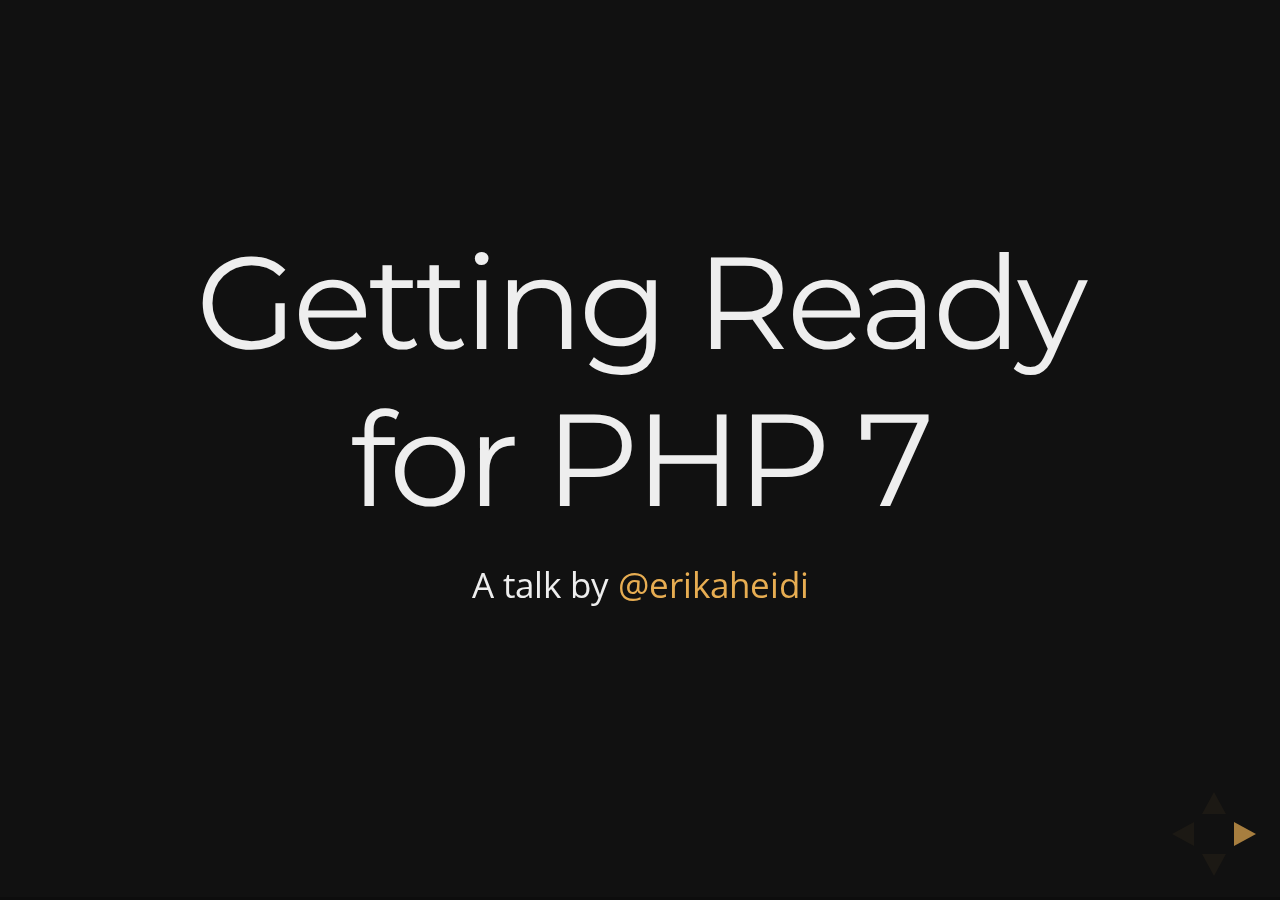
==== php7/index.html @ 58b917d3 "added php7 slides" ====
<!doctype html>
<html lang="en">

	<head>
		<meta charset="utf-8">

		<title>Getting Ready for PHP 7</title>

		<meta name="description" content="Talk about PHP 7">
		<meta name="author" content="@erikaheidi">

		<meta name="apple-mobile-web-app-capable" content="yes" />
		<meta name="apple-mobile-web-app-status-bar-style" content="black-translucent" />

		<meta name="viewport" content="width=device-width, initial-scale=1.0, maximum-scale=1.0, user-scalable=no, minimal-ui">

		<link rel="stylesheet" href="css/reveal.css">
		<link rel="stylesheet" href="css/theme/night.css" id="theme">
		<link rel="stylesheet" href="css/custom.css">

		<!-- Code syntax highlighting -->
		<link rel="stylesheet" href="lib/css/zenburn.css">

		<!-- Printing and PDF exports -->
		<script>
			var link = document.createElement( 'link' );
			link.rel = 'stylesheet';
			link.type = 'text/css';
			link.href = window.location.search.match( /print-pdf/gi ) ? 'css/print/pdf.css' : 'css/print/paper.css';
			document.getElementsByTagName( 'head' )[0].appendChild( link );
		</script>

		<!--[if lt IE 9]>
		<script src="lib/js/html5shiv.js"></script>
		<![endif]-->
	</head>

	<body>

		<div class="reveal">

			<!-- Any section element inside of this container is displayed as a slide -->
			<div class="slides">
				<section>
					<h1>Getting Ready<br/>for PHP 7</h1>
					<p>
						A talk by <a href="http://twitter.com/erikaheidi">@erikaheidi</a>
					</p>
				</section>

                <section data-background="images/disclaimer.png" data-background-size="400px">

                </section>

                <section>
                    <h2>Wait...</h2>
                    <img src="images/waitwhat.gif">
                    <p>What Happened to PHP 6?</p>
                </section>

                <section>
                    <h2>TL;DR</h2>
                    <ul>
                        <li>Bad decisions about Unicode</li>
                        <li>People got burned out</li>
                        <li><strong>7</strong> was chosen to avoid confusion</li>
                    </ul>
                </section>

                <section>
                    <h2>Why Updating</h2>
                    <ul>
                        <li class="fragment">Bux Fixes</li>
                        <li class="fragment">New Features</li>
                        <li class="fragment">Bla Bla Boring...</li>
                        <li class="fragment"><strong>Your code will run twice as fast!</strong></li>
                    </ul>

                </section>

                <section data-background="images/keanu.gif">
                    <p>

                    </p>
                </section>

                <section>
                    <h2>Just a WP Benchmark</h2>
                    <img src="images/php7_graph.jpg">
                    <p>More <a href="http://talks.php.net/oz15#/wpbench">here</a> </p>
                </section>

                <section>
                    <h2>Did I get your attention now?</h2>
                    <p>Now let's talk about BC breaks, or...</p>
                </section>
                <section>
                    <p>
                        <img src="images/whatcould.jpg">
                    </p>

                    <h2>What cold possibly go wrong?</h2>
                </section>

                <section>
                    <h2>BC Breaks: Summary</h2>
                    <ul>
                        <li><a href="https://wiki.php.net/rfc/remove_deprecated_functionality_in_php7">Deprecated Items Removed</a></li>
                        <li><a href="https://wiki.php.net/rfc/uniform_variable_syntax">Uniform Variable Syntax</a></li>
                        <li><a href="https://wiki.php.net/rfc/switch.default.multiple">Fatal Error on multiple "default" clauses</a></li>
                        <li><a href="https://wiki.php.net/rfc/engine_exceptions_for_php7">Engine Exceptions</a></li>
                    </ul>
                </section>

                <section>
                    <h2><span style="text-decoration: line-through">Ancient</span> tags not recognized anymore</h2>
                        <ul>
                            <li class="fragment">ASP-style tags ( <strong><%, <%= etc</strong>)</li>
                            <li class="fragment">Script-style tags ( <strong>&lt;script language="php"&gt;</strong> )</li>
                        </ul>
                </section>

                <section>
                    <h2>Extension removed: ereg</h2>
                    <ul>
                        <li>ereg_* functions
                            <ul>
                                <li class="fragment">Deprecated since PHP 5.3</li>
                                <li class="fragment">Use the <strong>PCRE</strong> extension instead (preg_*)</li>
                            </ul>
                        </li>
                    </ul>
                </section>

                <section>
                    <h2>Extension removed: mysql</h2>
                    <ul>
                        <li>mysql_* functions
                            <ul>
                                <li class="fragment">Deprecated since PHP 5.5</li>
                                <li class="fragment">Use the <strong>mysqli</strong> extension instead (mysqli_*)</li>
                            </ul>
                        </li>
                    </ul>
                </section>

                <section>
                    <h2>Other stuff removed</h2>
                    <ul>
                        <li>split() (use explode())</li>
                    </ul>
                </section>

                <section>
                    <h2>Uniform Variable Syntax</h2>
                </section>

                <section>
                    <h2>$person->$property['name']</h2>

                    <div class="fragment">
                        <h3>PHP 5.6</h3>
                        <p>$person->{$property['name']}</p>
                    </div>

                    <div class="fragment">
                        <h3>PHP 7</h3>
                        <p>{$person->$property}['name']</p>
                    </div>
                </section>

                <section>
                    <pre><code>&lt;?php

class Person
{
    public $name = 'Erika';
    public $job = 'Developer Advocate';
}

$person = new Person();
$property = [ 'first' => 'name', 'second' => 'info' ];
echo "\nMy name is " . $person->$property['first'] . "\n\n";</code></pre>

                    <div class="fragment">
                        <h3>PHP 5.6</h3>
                        <p>$person->{$property['first']}</p>
                        <pre><code>My name is Erika</code></pre>
                    </div>

                    <div class="fragment">
                        <h3>PHP 7</h3>
                        <p>{$person->$property}['first']</p>
                        <pre><code>Notice: Array to string conversion in /tests/uniform_variables01.php on line 11

Notice: Undefined property: Person::$Array in /tests/uniform_variables01.php on line 11

My name is </code></pre>
                    </div>
                </section>

                <section>
                    <h2>This is all possible now</h2>
                    <pre><code>
$foo()['bar']()
$foo['bar']::$baz
$foo::$bar::$baz
$foo->bar()::baz()
Foo::bar()()
                    </code></pre>
                    <p>We're gonna miss you, T_PAAMAYIM_NEKUDOTAYIM</p>
                </section>

                <section>
                    <h2>Fatal Error on Multiple "default" clauses</h2>

                </section>

                <section>
                    <pre><code>&lt;?php

switch ('a') {
    default:
        echo "Sammy ate my dinner";

    default:
        echo "Sammy drank my beer";
}</code></pre>
                    <div class="fragment">
                    <h3>PHP 5.6</h3>
                        <pre><code>Sammy drank my beer
                        </code></pre>
                    </div>
                    <div class="fragment">
                        <h3>PHP 7</h3>
                        <pre><code>Fatal error: Switch statements may only contain one default clause in /tests/switch.php on line 7
                        </code></pre>
                    </div>
                </section>

                <section>
                    <h2>Engine Exceptions</h2>
                </section>

                <section>
                    <pre><code>&lt;?php
set_error_handler(function ($code, $message) {
   echo "ERROR $code: " . $message . "\n\n";
});

function a(ArrayObject $b){
   return $b;
}

a("test");

echo "Hello World";</code></pre>

                    <div class="fragment">
                    <h3>PHP 5.6</h3>
                        <pre><code>ERROR 4096: Argument 1 passed to a() must be an instance of ArrayObject, string given, called in /data/Projects/php7dev/tests/test04.php on line 12 and defined(...)

Hello World</code></pre>
                    </div>

                    <div class="fragment">
                    <h3>PHP 7</h3>
                        <pre><code>Fatal error: Uncaught TypeError: Argument 1 passed to a() must be an instance of ArrayObject, string given, called in /vagrant/tests/test04.php on line 12 and defined in /vagrant/tests/test04.php:7
Stack trace:
#0 /vagrant/tests/test04.php(12): a('test')
#1 {main}
thrown in /vagrant/tests/test04.php on line 7</code></pre>
                        </div>
                </section>

                <section>
                    <h2>New Exception Hierarchy</h2>
                    <ul>
                        <li>Throwable interface <ul>
                            <li>Exception implements Throwable<ul>
                                <li>ErrorException extends Exception</li>
                                <li>RuntimeException extends Exception</li>
                            </ul></li>
                            <li>Error implements Throwable <ul>
                                <li>TypeError extends Error</li>
                                <li>ParseError extends Error</li>
                                <li>AssertionError extends Error</li>
                            </ul></li>
                            </ul>
                        </li>
                    </ul>
                </section>
                <section>
                    <h2>That's About it!</h2>
                    <p>Now, moving on to the FUN part!</p>
                    <img src="images/excited.gif">
                </section>

                <section>
                    <h2>Exciting New Features</h2>
                    <p>For the everyday developer</p>
                    <ul>
                        <li><a href="https://wiki.php.net/rfc/combined-comparison-operator">Combined Comparison (spaceship) Operator</a></li>
                        <li><a href="https://wiki.php.net/rfc/isset_ternary">Null Coalesce Operator</a></li>
                        <li><a href="https://wiki.php.net/rfc/scalar_type_hints_v5">Scalar Type Hints</a></li>
                        <li><a href="https://wiki.php.net/rfc/return_types">Return Type Hints</a></li>
                    </ul>
                </section>

                <section>
                    <h2>Combined Comparison: <strong><=></strong></h2>
                    <p>Or, <strong>spaceship</strong> operator</p>
                    <div class="fragment">
                        <pre><code>$a = $b <=> $c;
                        </code></pre>
                    </div>

                    <div class="fragment">
                        <h3>same as:</h3>
                        <pre><code>$a = ($b < $c) ? -1 : (($b > $c) ? 1 : 0);
                        </code></pre>
                    </div>
                </section>

                <section>
                    <h2>Null Coalesce: <strong>??</strong></h2>
                    <p>"ifsetor"</p>
                    <div class="fragment">
                        <pre><code>$a = $b ?? "default";
                        </code></pre>
                    </div>

                    <div class="fragment">
                        <h3>same as:</h3>
                        <pre><code>$a = isset($b) ? $b : "default";
                        </code></pre>
                    </div>

                </section>

                <section>
                    <h2>Scalar Type Hints</h2>

                    <pre><code>&lt;?php

function double(int $value)
{
   return 2 * $value;
}

$a = double("5");
var_dump($a);</code></pre>
                    <div class="fragment">
                    <p>Output</p>
    <pre>
        <code>int(10)</code>
    </pre></div>
                </section>


                <section>
                    <h2>Scalar Type Hints</h2>
                    <p>Strict Mode</p>
                    <pre><code>&lt;?php
                        
declare(strict_types = 1);

function double(int $value)
{
    return 2 * $value;
}

$a = double("5");
var_dump($a);</code></pre>
                    <div class="fragment">
                    <p>Output</p>
    <pre>
        <code>Fatal error: Uncaught TypeError: Argument 1 passed to double() must be of the type integer, string given, called in /tests/scalartypes_strict.php on line 9 and defined in /tests/scalartypes_strict.php:4
Stack trace:
#0 /tests/scalartypes_strict.php(9): double('5')
#1 {main}
thrown in /tests/scalartypes_strict.php on line 4</code>
    </pre></div>
                </section>

                <section>
                    <h2>Return Type Hints</h2>

                    <pre>
                        <code>&lt;?php

function a() : bool
{
    return 1;
}

var_dump(a());
</code>
                    </pre>
                    <div class="fragment">
                    <p>Output</p>
    <pre>
        <code>bool(true)</code>
    </pre></div>
                </section>


                <section>
                    <h2>Return Type Hints</h2>
                    <p>Strict Mode</p>
                    <pre>
                        <code>&lt;?php
declare(strict_types = 1);

function a() : bool
{
    return 1;
}

var_dump(a());
                        </code>
                    </pre>
                    <div class="fragment">
                    <p>Output</p>
    <pre>
        <code>Fatal error: Uncaught TypeError: Return value of a() must be of the type boolean, integer returned in /tests/returntypes_strict.php on line 6 in /tests/returntypes_strict.php:6
Stack trace:
#0 /tests/returntypes_strict.php(9): a()
#1 {main}
thrown in /tests/returntypes_strict.php on line 6</code>
    </pre></div>

                </section>

                <section>
                    <h2>What Now?</h2>
                    <ul>
                        <li class="fragment"><a href="https://wiki.php.net/rfc/php7timeline">PHP 7 Timeline</a></li>
                        <li class="fragment"><a href="https://wiki.php.net/rfc#php_70">All PHP 7 changes and new features</a></li>
                        <li class="fragment"><a href="https://github.com/rlerdorf/php7dev">PHP 7 Vagrant VM by Rasmus</a></li>
                    </ul>
                </section>

                <section>
                    <h2>Thanks!</h2>
                    <p>@erikaheidi | erika@do.co </p>
                </section>
			</div>

		</div>

		<script src="lib/js/head.min.js"></script>
		<script src="js/reveal.js"></script>

		<script>

			// Full list of configuration options available at:
			// https://github.com/hakimel/reveal.js#configuration
			Reveal.initialize({
				controls: true,
				progress: true,
				history: true,
				center: true,

				transition: 'slide', // none/fade/slide/convex/concave/zoom

				// Optional reveal.js plugins
				dependencies: [
					{ src: 'lib/js/classList.js', condition: function() { return !document.body.classList; } },
					{ src: 'plugin/markdown/marked.js', condition: function() { return !!document.querySelector( '[data-markdown]' ); } },
					{ src: 'plugin/markdown/markdown.js', condition: function() { return !!document.querySelector( '[data-markdown]' ); } },
					{ src: 'plugin/highlight/highlight.js', async: true, condition: function() { return !!document.querySelector( 'pre code' ); }, callback: function() { hljs.initHighlightingOnLoad(); } },
					{ src: 'plugin/zoom-js/zoom.js', async: true },
					{ src: 'plugin/notes/notes.js', async: true }
				]
			});

		</script>

	</body>
</html>
---- php7/css/reveal.css ----
/*!
 * reveal.js
 * http://lab.hakim.se/reveal-js
 * MIT licensed
 *
 * Copyright (C) 2015 Hakim El Hattab, http://hakim.se
 */
/*********************************************
 * RESET STYLES
 *********************************************/
html, body, .reveal div, .reveal span, .reveal applet, .reveal object, .reveal iframe, .reveal h1, .reveal h2, .reveal h3, .reveal h4, .reveal h5, .reveal h6, .reveal p, .reveal blockquote, .reveal pre, .reveal a, .reveal abbr, .reveal acronym, .reveal address, .reveal big, .reveal cite, .reveal code, .reveal del, .reveal dfn, .reveal em, .reveal img, .reveal ins, .reveal kbd, .reveal q, .reveal s, .reveal samp, .reveal small, .reveal strike, .reveal strong, .reveal sub, .reveal sup, .reveal tt, .reveal var, .reveal b, .reveal u, .reveal center, .reveal dl, .reveal dt, .reveal dd, .reveal ol, .reveal ul, .reveal li, .reveal fieldset, .reveal form, .reveal label, .reveal legend, .reveal table, .reveal caption, .reveal tbody, .reveal tfoot, .reveal thead, .reveal tr, .reveal th, .reveal td, .reveal article, .reveal aside, .reveal canvas, .reveal details, .reveal embed, .reveal figure, .reveal figcaption, .reveal footer, .reveal header, .reveal hgroup, .reveal menu, .reveal nav, .reveal output, .reveal ruby, .reveal section, .reveal summary, .reveal time, .reveal mark, .reveal audio, video {
  margin: 0;
  padding: 0;
  border: 0;
  font-size: 100%;
  font: inherit;
  vertical-align: baseline; }

.reveal article, .reveal aside, .reveal details, .reveal figcaption, .reveal figure, .reveal footer, .reveal header, .reveal hgroup, .reveal menu, .reveal nav, .reveal section {
  display: block; }

/*********************************************
 * GLOBAL STYLES
 *********************************************/
html, body {
  width: 100%;
  height: 100%;
  overflow: hidden; }

body {
  position: relative;
  line-height: 1;
  background-color: #fff;
  color: #000; }

/*********************************************
 * VIEW FRAGMENTS
 *********************************************/
.reveal .slides section .fragment {
  opacity: 0;
  visibility: hidden;
  -webkit-transition: all 0.2s ease;
          transition: all 0.2s ease; }
  .reveal .slides section .fragment.visible {
    opacity: 1;
    visibility: visible; }

.reveal .slides section .fragment.grow {
  opacity: 1;
  visibility: visible; }
  .reveal .slides section .fragment.grow.visible {
    -webkit-transform: scale(1.3);
        -ms-transform: scale(1.3);
            transform: scale(1.3); }

.reveal .slides section .fragment.shrink {
  opacity: 1;
  visibility: visible; }
  .reveal .slides section .fragment.shrink.visible {
    -webkit-transform: scale(0.7);
        -ms-transform: scale(0.7);
            transform: scale(0.7); }

.reveal .slides section .fragment.zoom-in {
  -webkit-transform: scale(0.1);
      -ms-transform: scale(0.1);
          transform: scale(0.1); }
  .reveal .slides section .fragment.zoom-in.visible {
    -webkit-transform: none;
        -ms-transform: none;
            transform: none; }

.reveal .slides section .fragment.fade-out {
  opacity: 1;
  visibility: visible; }
  .reveal .slides section .fragment.fade-out.visible {
    opacity: 0;
    visibility: hidden; }

.reveal .slides section .fragment.semi-fade-out {
  opacity: 1;
  visibility: visible; }
  .reveal .slides section .fragment.semi-fade-out.visible {
    opacity: 0.5;
    visibility: visible; }

.reveal .slides section .fragment.strike {
  opacity: 1; }
  .reveal .slides section .fragment.strike.visible {
    text-decoration: line-through; }

.reveal .slides section .fragment.current-visible {
  opacity: 0;
  visibility: hidden; }
  .reveal .slides section .fragment.current-visible.current-fragment {
    opacity: 1;
    visibility: visible; }

.reveal .slides section .fragment.highlight-red, .reveal .slides section .fragment.highlight-current-red, .reveal .slides section .fragment.highlight-green, .reveal .slides section .fragment.highlight-current-green, .reveal .slides section .fragment.highlight-blue, .reveal .slides section .fragment.highlight-current-blue {
  opacity: 1;
  visibility: visible; }

.reveal .slides section .fragment.highlight-red.visible {
  color: #ff2c2d; }

.reveal .slides section .fragment.highlight-green.visible {
  color: #17ff2e; }

.reveal .slides section .fragment.highlight-blue.visible {
  color: #1b91ff; }

.reveal .slides section .fragment.highlight-current-red.current-fragment {
  color: #ff2c2d; }

.reveal .slides section .fragment.highlight-current-green.current-fragment {
  color: #17ff2e; }

.reveal .slides section .fragment.highlight-current-blue.current-fragment {
  color: #1b91ff; }

/*********************************************
 * DEFAULT ELEMENT STYLES
 *********************************************/
/* Fixes issue in Chrome where italic fonts did not appear when printing to PDF */
.reveal:after {
  content: '';
  font-style: italic; }

.reveal iframe {
  z-index: 1; }

/** Prevents layering issues in certain browser/transition combinations */
.reveal a {
  position: relative; }

.reveal .stretch {
  max-width: none;
  max-height: none; }

.reveal pre.stretch code {
  height: 100%;
  max-height: 100%;
  -moz-box-sizing: border-box;
       box-sizing: border-box; }

/*********************************************
 * CONTROLS
 *********************************************/
.reveal .controls {
  display: none;
  position: fixed;
  width: 110px;
  height: 110px;
  z-index: 30;
  right: 10px;
  bottom: 10px;
  -webkit-user-select: none; }

.reveal .controls div {
  position: absolute;
  opacity: 0.05;
  width: 0;
  height: 0;
  border: 12px solid transparent;
  -webkit-transform: scale(0.9999);
      -ms-transform: scale(0.9999);
          transform: scale(0.9999);
  -webkit-transition: all 0.2s ease;
          transition: all 0.2s ease;
  -webkit-tap-highlight-color: rgba(0, 0, 0, 0); }

.reveal .controls div.enabled {
  opacity: 0.7;
  cursor: pointer; }

.reveal .controls div.enabled:active {
  margin-top: 1px; }

.reveal .controls div.navigate-left {
  top: 42px;
  border-right-width: 22px;
  border-right-color: #000; }

.reveal .controls div.navigate-left.fragmented {
  opacity: 0.3; }

.reveal .controls div.navigate-right {
  left: 74px;
  top: 42px;
  border-left-width: 22px;
  border-left-color: #000; }

.reveal .controls div.navigate-right.fragmented {
  opacity: 0.3; }

.reveal .controls div.navigate-up {
  left: 42px;
  border-bottom-width: 22px;
  border-bottom-color: #000; }

.reveal .controls div.navigate-up.fragmented {
  opacity: 0.3; }

.reveal .controls div.navigate-down {
  left: 42px;
  top: 74px;
  border-top-width: 22px;
  border-top-color: #000; }

.reveal .controls div.navigate-down.fragmented {
  opacity: 0.3; }

/*********************************************
 * PROGRESS BAR
 *********************************************/
.reveal .progress {
  position: fixed;
  display: none;
  height: 3px;
  width: 100%;
  bottom: 0;
  left: 0;
  z-index: 10;
  background-color: rgba(0, 0, 0, 0.2); }

.reveal .progress:after {
  content: '';
  display: block;
  position: absolute;
  height: 20px;
  width: 100%;
  top: -20px; }

.reveal .progress span {
  display: block;
  height: 100%;
  width: 0px;
  background-color: #000;
  -webkit-transition: width 800ms cubic-bezier(0.26, 0.86, 0.44, 0.985);
          transition: width 800ms cubic-bezier(0.26, 0.86, 0.44, 0.985); }

/*********************************************
 * SLIDE NUMBER
 *********************************************/
.reveal .slide-number {
  position: fixed;
  display: block;
  right: 15px;
  bottom: 15px;
  opacity: 0.5;
  z-index: 31;
  font-size: 12px; }

/*********************************************
 * SLIDES
 *********************************************/
.reveal {
  position: relative;
  width: 100%;
  height: 100%;
  overflow: hidden;
  -ms-touch-action: none;
      touch-action: none; }

.reveal .slides {
  position: absolute;
  width: 100%;
  height: 100%;
  top: 0;
  right: 0;
  bottom: 0;
  left: 0;
  margin: auto;
  overflow: visible;
  z-index: 1;
  text-align: center;
  -webkit-perspective: 600px;
          perspective: 600px;
  -webkit-perspective-origin: 50% 40%;
          perspective-origin: 50% 40%; }

.reveal .slides > section {
  -ms-perspective: 600px; }

.reveal .slides > section, .reveal .slides > section > section {
  display: none;
  position: absolute;
  width: 100%;
  padding: 20px 0px;
  z-index: 10;
  -webkit-transform-style: preserve-3d;
          transform-style: preserve-3d;
  -webkit-transition: -webkit-transform-origin 800ms cubic-bezier(0.26, 0.86, 0.44, 0.985), -webkit-transform 800ms cubic-bezier(0.26, 0.86, 0.44, 0.985), visibility 800ms cubic-bezier(0.26, 0.86, 0.44, 0.985), opacity 800ms cubic-bezier(0.26, 0.86, 0.44, 0.985);
          transition: -ms-transform-origin 800ms cubic-bezier(0.26, 0.86, 0.44, 0.985), transform 800ms cubic-bezier(0.26, 0.86, 0.44, 0.985), visibility 800ms cubic-bezier(0.26, 0.86, 0.44, 0.985), opacity 800ms cubic-bezier(0.26, 0.86, 0.44, 0.985);
          transition: transform-origin 800ms cubic-bezier(0.26, 0.86, 0.44, 0.985), transform 800ms cubic-bezier(0.26, 0.86, 0.44, 0.985), visibility 800ms cubic-bezier(0.26, 0.86, 0.44, 0.985), opacity 800ms cubic-bezier(0.26, 0.86, 0.44, 0.985); }

/* Global transition speed settings */
.reveal[data-transition-speed="fast"] .slides section {
  -webkit-transition-duration: 400ms;
          transition-duration: 400ms; }

.reveal[data-transition-speed="slow"] .slides section {
  -webkit-transition-duration: 1200ms;
          transition-duration: 1200ms; }

/* Slide-specific transition speed overrides */
.reveal .slides section[data-transition-speed="fast"] {
  -webkit-transition-duration: 400ms;
          transition-duration: 400ms; }

.reveal .slides section[data-transition-speed="slow"] {
  -webkit-transition-duration: 1200ms;
          transition-duration: 1200ms; }

.reveal .slides > section.stack {
  padding-top: 0;
  padding-bottom: 0; }

.reveal .slides > section.present, .reveal .slides > section > section.present {
  display: block;
  z-index: 11;
  opacity: 1; }

.reveal.center, .reveal.center .slides, .reveal.center .slides section {
  min-height: 0 !important; }

/* Don't allow interaction with invisible slides */
.reveal .slides > section.future, .reveal .slides > section > section.future, .reveal .slides > section.past, .reveal .slides > section > section.past {
  pointer-events: none; }

.reveal.overview .slides > section, .reveal.overview .slides > section > section {
  pointer-events: auto; }

.reveal .slides > section.past, .reveal .slides > section.future, .reveal .slides > section > section.past, .reveal .slides > section > section.future {
  opacity: 0; }

/*********************************************
 * Mixins for readability of transitions
 *********************************************/
/*********************************************
 * SLIDE TRANSITION
 * Aliased 'linear' for backwards compatibility
 *********************************************/
.reveal.slide section {
  -webkit-backface-visibility: hidden;
          backface-visibility: hidden; }

.reveal .slides > section[data-transition=slide].past, .reveal .slides > section[data-transition~=slide-out].past, .reveal.slide .slides > section:not([data-transition]).past {
  -webkit-transform: translate(-150%, 0);
      -ms-transform: translate(-150%, 0);
          transform: translate(-150%, 0); }

.reveal .slides > section[data-transition=slide].future, .reveal .slides > section[data-transition~=slide-in].future, .reveal.slide .slides > section:not([data-transition]).future {
  -webkit-transform: translate(150%, 0);
      -ms-transform: translate(150%, 0);
          transform: translate(150%, 0); }

.reveal .slides > section > section[data-transition=slide].past, .reveal .slides > section > section[data-transition~=slide-out].past, .reveal.slide .slides > section > section:not([data-transition]).past {
  -webkit-transform: translate(0, -150%);
      -ms-transform: translate(0, -150%);
          transform: translate(0, -150%); }

.reveal .slides > section > section[data-transition=slide].future, .reveal .slides > section > section[data-transition~=slide-in].future, .reveal.slide .slides > section > section:not([data-transition]).future {
  -webkit-transform: translate(0, 150%);
      -ms-transform: translate(0, 150%);
          transform: translate(0, 150%); }

.reveal.linear section {
  -webkit-backface-visibility: hidden;
          backface-visibility: hidden; }

.reveal .slides > section[data-transition=linear].past, .reveal .slides > section[data-transition~=linear-out].past, .reveal.linear .slides > section:not([data-transition]).past {
  -webkit-transform: translate(-150%, 0);
      -ms-transform: translate(-150%, 0);
          transform: translate(-150%, 0); }

.reveal .slides > section[data-transition=linear].future, .reveal .slides > section[data-transition~=linear-in].future, .reveal.linear .slides > section:not([data-transition]).future {
  -webkit-transform: translate(150%, 0);
      -ms-transform: translate(150%, 0);
          transform: translate(150%, 0); }

.reveal .slides > section > section[data-transition=linear].past, .reveal .slides > section > section[data-transition~=linear-out].past, .reveal.linear .slides > section > section:not([data-transition]).past {
  -webkit-transform: translate(0, -150%);
      -ms-transform: translate(0, -150%);
          transform: translate(0, -150%); }

.reveal .slides > section > section[data-transition=linear].future, .reveal .slides > section > section[data-transition~=linear-in].future, .reveal.linear .slides > section > section:not([data-transition]).future {
  -webkit-transform: translate(0, 150%);
      -ms-transform: translate(0, 150%);
          transform: translate(0, 150%); }

/*********************************************
 * CONVEX TRANSITION
 * Aliased 'default' for backwards compatibility
 *********************************************/
.reveal .slides > section[data-transition=default].past, .reveal .slides > section[data-transition~=default-out].past, .reveal.default .slides > section:not([data-transition]).past {
  -webkit-transform: translate3d(-100%, 0, 0) rotateY(-90deg) translate3d(-100%, 0, 0);
          transform: translate3d(-100%, 0, 0) rotateY(-90deg) translate3d(-100%, 0, 0); }

.reveal .slides > section[data-transition=default].future, .reveal .slides > section[data-transition~=default-in].future, .reveal.default .slides > section:not([data-transition]).future {
  -webkit-transform: translate3d(100%, 0, 0) rotateY(90deg) translate3d(100%, 0, 0);
          transform: translate3d(100%, 0, 0) rotateY(90deg) translate3d(100%, 0, 0); }

.reveal .slides > section > section[data-transition=default].past, .reveal .slides > section > section[data-transition~=default-out].past, .reveal.default .slides > section > section:not([data-transition]).past {
  -webkit-transform: translate3d(0, -300px, 0) rotateX(70deg) translate3d(0, -300px, 0);
          transform: translate3d(0, -300px, 0) rotateX(70deg) translate3d(0, -300px, 0); }

.reveal .slides > section > section[data-transition=default].future, .reveal .slides > section > section[data-transition~=default-in].future, .reveal.default .slides > section > section:not([data-transition]).future {
  -webkit-transform: translate3d(0, 300px, 0) rotateX(-70deg) translate3d(0, 300px, 0);
          transform: translate3d(0, 300px, 0) rotateX(-70deg) translate3d(0, 300px, 0); }

.reveal .slides > section[data-transition=convex].past, .reveal .slides > section[data-transition~=convex-out].past, .reveal.convex .slides > section:not([data-transition]).past {
  -webkit-transform: translate3d(-100%, 0, 0) rotateY(-90deg) translate3d(-100%, 0, 0);
          transform: translate3d(-100%, 0, 0) rotateY(-90deg) translate3d(-100%, 0, 0); }

.reveal .slides > section[data-transition=convex].future, .reveal .slides > section[data-transition~=convex-in].future, .reveal.convex .slides > section:not([data-transition]).future {
  -webkit-transform: translate3d(100%, 0, 0) rotateY(90deg) translate3d(100%, 0, 0);
          transform: translate3d(100%, 0, 0) rotateY(90deg) translate3d(100%, 0, 0); }

.reveal .slides > section > section[data-transition=convex].past, .reveal .slides > section > section[data-transition~=convex-out].past, .reveal.convex .slides > section > section:not([data-transition]).past {
  -webkit-transform: translate3d(0, -300px, 0) rotateX(70deg) translate3d(0, -300px, 0);
          transform: translate3d(0, -300px, 0) rotateX(70deg) translate3d(0, -300px, 0); }

.reveal .slides > section > section[data-transition=convex].future, .reveal .slides > section > section[data-transition~=convex-in].future, .reveal.convex .slides > section > section:not([data-transition]).future {
  -webkit-transform: translate3d(0, 300px, 0) rotateX(-70deg) translate3d(0, 300px, 0);
          transform: translate3d(0, 300px, 0) rotateX(-70deg) translate3d(0, 300px, 0); }

/*********************************************
 * CONCAVE TRANSITION
 *********************************************/
.reveal .slides > section[data-transition=concave].past, .reveal .slides > section[data-transition~=concave-out].past, .reveal.concave .slides > section:not([data-transition]).past {
  -webkit-transform: translate3d(-100%, 0, 0) rotateY(90deg) translate3d(-100%, 0, 0);
          transform: translate3d(-100%, 0, 0) rotateY(90deg) translate3d(-100%, 0, 0); }

.reveal .slides > section[data-transition=concave].future, .reveal .slides > section[data-transition~=concave-in].future, .reveal.concave .slides > section:not([data-transition]).future {
  -webkit-transform: translate3d(100%, 0, 0) rotateY(-90deg) translate3d(100%, 0, 0);
          transform: translate3d(100%, 0, 0) rotateY(-90deg) translate3d(100%, 0, 0); }

.reveal .slides > section > section[data-transition=concave].past, .reveal .slides > section > section[data-transition~=concave-out].past, .reveal.concave .slides > section > section:not([data-transition]).past {
  -webkit-transform: translate3d(0, -80%, 0) rotateX(-70deg) translate3d(0, -80%, 0);
          transform: translate3d(0, -80%, 0) rotateX(-70deg) translate3d(0, -80%, 0); }

.reveal .slides > section > section[data-transition=concave].future, .reveal .slides > section > section[data-transition~=concave-in].future, .reveal.concave .slides > section > section:not([data-transition]).future {
  -webkit-transform: translate3d(0, 80%, 0) rotateX(70deg) translate3d(0, 80%, 0);
          transform: translate3d(0, 80%, 0) rotateX(70deg) translate3d(0, 80%, 0); }

/*********************************************
 * ZOOM TRANSITION
 *********************************************/
.reveal .slides > section[data-transition=zoom], .reveal.zoom .slides > section:not([data-transition]) {
  -webkit-transition-timing-function: ease;
          transition-timing-function: ease; }

.reveal .slides > section[data-transition=zoom].past, .reveal .slides > section[data-transition~=zoom-out].past, .reveal.zoom .slides > section:not([data-transition]).past {
  visibility: hidden;
  -webkit-transform: scale(16);
      -ms-transform: scale(16);
          transform: scale(16); }

.reveal .slides > section[data-transition=zoom].future, .reveal .slides > section[data-transition~=zoom-in].future, .reveal.zoom .slides > section:not([data-transition]).future {
  visibility: hidden;
  -webkit-transform: scale(0.2);
      -ms-transform: scale(0.2);
          transform: scale(0.2); }

.reveal .slides > section > section[data-transition=zoom].past, .reveal .slides > section > section[data-transition~=zoom-out].past, .reveal.zoom .slides > section > section:not([data-transition]).past {
  -webkit-transform: translate(0, -150%);
      -ms-transform: translate(0, -150%);
          transform: translate(0, -150%); }

.reveal .slides > section > section[data-transition=zoom].future, .reveal .slides > section > section[data-transition~=zoom-in].future, .reveal.zoom .slides > section > section:not([data-transition]).future {
  -webkit-transform: translate(0, 150%);
      -ms-transform: translate(0, 150%);
          transform: translate(0, 150%); }

/*********************************************
 * CUBE TRANSITION
 *********************************************/
.reveal.cube .slides {
  -webkit-perspective: 1300px;
          perspective: 1300px; }

.reveal.cube .slides section {
  padding: 30px;
  min-height: 700px;
  -webkit-backface-visibility: hidden;
          backface-visibility: hidden;
  -moz-box-sizing: border-box;
       box-sizing: border-box; }

.reveal.center.cube .slides section {
  min-height: 0; }

.reveal.cube .slides section:not(.stack):before {
  content: '';
  position: absolute;
  display: block;
  width: 100%;
  height: 100%;
  left: 0;
  top: 0;
  background: rgba(0, 0, 0, 0.1);
  border-radius: 4px;
  -webkit-transform: translateZ(-20px);
          transform: translateZ(-20px); }

.reveal.cube .slides section:not(.stack):after {
  content: '';
  position: absolute;
  display: block;
  width: 90%;
  height: 30px;
  left: 5%;
  bottom: 0;
  background: none;
  z-index: 1;
  border-radius: 4px;
  box-shadow: 0px 95px 25px rgba(0, 0, 0, 0.2);
  -webkit-transform: translateZ(-90px) rotateX(65deg);
          transform: translateZ(-90px) rotateX(65deg); }

.reveal.cube .slides > section.stack {
  padding: 0;
  background: none; }

.reveal.cube .slides > section.past {
  -webkit-transform-origin: 100% 0%;
      -ms-transform-origin: 100% 0%;
          transform-origin: 100% 0%;
  -webkit-transform: translate3d(-100%, 0, 0) rotateY(-90deg);
          transform: translate3d(-100%, 0, 0) rotateY(-90deg); }

.reveal.cube .slides > section.future {
  -webkit-transform-origin: 0% 0%;
      -ms-transform-origin: 0% 0%;
          transform-origin: 0% 0%;
  -webkit-transform: translate3d(100%, 0, 0) rotateY(90deg);
          transform: translate3d(100%, 0, 0) rotateY(90deg); }

.reveal.cube .slides > section > section.past {
  -webkit-transform-origin: 0% 100%;
      -ms-transform-origin: 0% 100%;
          transform-origin: 0% 100%;
  -webkit-transform: translate3d(0, -100%, 0) rotateX(90deg);
          transform: translate3d(0, -100%, 0) rotateX(90deg); }

.reveal.cube .slides > section > section.future {
  -webkit-transform-origin: 0% 0%;
      -ms-transform-origin: 0% 0%;
          transform-origin: 0% 0%;
  -webkit-transform: translate3d(0, 100%, 0) rotateX(-90deg);
          transform: translate3d(0, 100%, 0) rotateX(-90deg); }

/*********************************************
 * PAGE TRANSITION
 *********************************************/
.reveal.page .slides {
  -webkit-perspective-origin: 0% 50%;
          perspective-origin: 0% 50%;
  -webkit-perspective: 3000px;
          perspective: 3000px; }

.reveal.page .slides section {
  padding: 30px;
  min-height: 700px;
  -moz-box-sizing: border-box;
       box-sizing: border-box; }

.reveal.page .slides section.past {
  z-index: 12; }

.reveal.page .slides section:not(.stack):before {
  content: '';
  position: absolute;
  display: block;
  width: 100%;
  height: 100%;
  left: 0;
  top: 0;
  background: rgba(0, 0, 0, 0.1);
  -webkit-transform: translateZ(-20px);
          transform: translateZ(-20px); }

.reveal.page .slides section:not(.stack):after {
  content: '';
  position: absolute;
  display: block;
  width: 90%;
  height: 30px;
  left: 5%;
  bottom: 0;
  background: none;
  z-index: 1;
  border-radius: 4px;
  box-shadow: 0px 95px 25px rgba(0, 0, 0, 0.2);
  -webkit-transform: translateZ(-90px) rotateX(65deg); }

.reveal.page .slides > section.stack {
  padding: 0;
  background: none; }

.reveal.page .slides > section.past {
  -webkit-transform-origin: 0% 0%;
      -ms-transform-origin: 0% 0%;
          transform-origin: 0% 0%;
  -webkit-transform: translate3d(-40%, 0, 0) rotateY(-80deg);
          transform: translate3d(-40%, 0, 0) rotateY(-80deg); }

.reveal.page .slides > section.future {
  -webkit-transform-origin: 100% 0%;
      -ms-transform-origin: 100% 0%;
          transform-origin: 100% 0%;
  -webkit-transform: translate3d(0, 0, 0);
          transform: translate3d(0, 0, 0); }

.reveal.page .slides > section > section.past {
  -webkit-transform-origin: 0% 0%;
      -ms-transform-origin: 0% 0%;
          transform-origin: 0% 0%;
  -webkit-transform: translate3d(0, -40%, 0) rotateX(80deg);
          transform: translate3d(0, -40%, 0) rotateX(80deg); }

.reveal.page .slides > section > section.future {
  -webkit-transform-origin: 0% 100%;
      -ms-transform-origin: 0% 100%;
          transform-origin: 0% 100%;
  -webkit-transform: translate3d(0, 0, 0);
          transform: translate3d(0, 0, 0); }

/*********************************************
 * FADE TRANSITION
 *********************************************/
.reveal .slides section[data-transition=fade], .reveal.fade .slides section:not([data-transition]), .reveal.fade .slides > section > section:not([data-transition]) {
  -webkit-transform: none;
      -ms-transform: none;
          transform: none;
  -webkit-transition: opacity 0.5s;
          transition: opacity 0.5s; }

.reveal.fade.overview .slides section, .reveal.fade.overview .slides > section > section {
  -webkit-transition: none;
          transition: none; }

/*********************************************
 * NO TRANSITION
 *********************************************/
.reveal .slides > section[data-transition=none], .reveal.none .slides > section:not([data-transition]) {
  -webkit-transform: none;
      -ms-transform: none;
          transform: none;
  -webkit-transition: none;
          transition: none; }

/*********************************************
 * PAUSED MODE
 *********************************************/
.reveal .pause-overlay {
  position: absolute;
  top: 0;
  left: 0;
  width: 100%;
  height: 100%;
  background: black;
  visibility: hidden;
  opacity: 0;
  z-index: 100;
  -webkit-transition: all 1s ease;
          transition: all 1s ease; }

.reveal.paused .pause-overlay {
  visibility: visible;
  opacity: 1; }

/*********************************************
 * FALLBACK
 *********************************************/
.no-transforms {
  overflow-y: auto; }

.no-transforms .reveal .slides {
  position: relative;
  width: 80%;
  height: auto !important;
  top: 0;
  left: 50%;
  margin: 0;
  text-align: center; }

.no-transforms .reveal .controls, .no-transforms .reveal .progress {
  display: none !important; }

.no-transforms .reveal .slides section {
  display: block !important;
  opacity: 1 !important;
  position: relative !important;
  height: auto;
  min-height: 0;
  top: 0;
  left: -50%;
  margin: 70px 0;
  -webkit-transform: none;
      -ms-transform: none;
          transform: none; }

.no-transforms .reveal .slides section section {
  left: 0; }

.reveal .no-transition, .reveal .no-transition * {
  -webkit-transition: none !important;
          transition: none !important; }

/*********************************************
 * PER-SLIDE BACKGROUNDS
 *********************************************/
.reveal .backgrounds {
  position: absolute;
  width: 100%;
  height: 100%;
  top: 0;
  left: 0;
  -webkit-perspective: 600px;
          perspective: 600px; }

.reveal .slide-background {
  display: none;
  position: absolute;
  width: 100%;
  height: 100%;
  opacity: 0;
  visibility: hidden;
  background-color: rgba(0, 0, 0, 0);
  background-position: 50% 50%;
  background-repeat: no-repeat;
  background-size: cover;
  -webkit-transition: all 800ms cubic-bezier(0.26, 0.86, 0.44, 0.985);
          transition: all 800ms cubic-bezier(0.26, 0.86, 0.44, 0.985); }

.reveal .slide-background.stack {
  display: block; }

.reveal .slide-background.present {
  opacity: 1;
  visibility: visible; }

.print-pdf .reveal .slide-background {
  opacity: 1 !important;
  visibility: visible !important; }

/* Video backgrounds */
.reveal .slide-background video {
  position: absolute;
  width: 100%;
  height: 100%;
  max-width: none;
  max-height: none;
  top: 0;
  left: 0; }

/* Immediate transition style */
.reveal[data-background-transition=none] > .backgrounds .slide-background, .reveal > .backgrounds .slide-background[data-background-transition=none] {
  -webkit-transition: none;
          transition: none; }

/* Slide */
.reveal[data-background-transition=slide] > .backgrounds .slide-background, .reveal > .backgrounds .slide-background[data-background-transition=slide] {
  opacity: 1;
  -webkit-backface-visibility: hidden;
          backface-visibility: hidden; }

.reveal[data-background-transition=slide] > .backgrounds .slide-background.past, .reveal > .backgrounds .slide-background.past[data-background-transition=slide] {
  -webkit-transform: translate(-100%, 0);
      -ms-transform: translate(-100%, 0);
          transform: translate(-100%, 0); }

.reveal[data-background-transition=slide] > .backgrounds .slide-background.future, .reveal > .backgrounds .slide-background.future[data-background-transition=slide] {
  -webkit-transform: translate(100%, 0);
      -ms-transform: translate(100%, 0);
          transform: translate(100%, 0); }

.reveal[data-background-transition=slide] > .backgrounds .slide-background > .slide-background.past, .reveal > .backgrounds .slide-background > .slide-background.past[data-background-transition=slide] {
  -webkit-transform: translate(0, -100%);
      -ms-transform: translate(0, -100%);
          transform: translate(0, -100%); }

.reveal[data-background-transition=slide] > .backgrounds .slide-background > .slide-background.future, .reveal > .backgrounds .slide-background > .slide-background.future[data-background-transition=slide] {
  -webkit-transform: translate(0, 100%);
      -ms-transform: translate(0, 100%);
          transform: translate(0, 100%); }

/* Convex */
.reveal[data-background-transition=convex] > .backgrounds .slide-background.past, .reveal > .backgrounds .slide-background.past[data-background-transition=convex] {
  opacity: 0;
  -webkit-transform: translate3d(-100%, 0, 0) rotateY(-90deg) translate3d(-100%, 0, 0);
          transform: translate3d(-100%, 0, 0) rotateY(-90deg) translate3d(-100%, 0, 0); }

.reveal[data-background-transition=convex] > .backgrounds .slide-background.future, .reveal > .backgrounds .slide-background.future[data-background-transition=convex] {
  opacity: 0;
  -webkit-transform: translate3d(100%, 0, 0) rotateY(90deg) translate3d(100%, 0, 0);
          transform: translate3d(100%, 0, 0) rotateY(90deg) translate3d(100%, 0, 0); }

.reveal[data-background-transition=convex] > .backgrounds .slide-background > .slide-background.past, .reveal > .backgrounds .slide-background > .slide-background.past[data-background-transition=convex] {
  opacity: 0;
  -webkit-transform: translate3d(0, -100%, 0) rotateX(90deg) translate3d(0, -100%, 0);
          transform: translate3d(0, -100%, 0) rotateX(90deg) translate3d(0, -100%, 0); }

.reveal[data-background-transition=convex] > .backgrounds .slide-background > .slide-background.future, .reveal > .backgrounds .slide-background > .slide-background.future[data-background-transition=convex] {
  opacity: 0;
  -webkit-transform: translate3d(0, 100%, 0) rotateX(-90deg) translate3d(0, 100%, 0);
          transform: translate3d(0, 100%, 0) rotateX(-90deg) translate3d(0, 100%, 0); }

/* Concave */
.reveal[data-background-transition=concave] > .backgrounds .slide-background.past, .reveal > .backgrounds .slide-background.past[data-background-transition=concave] {
  opacity: 0;
  -webkit-transform: translate3d(-100%, 0, 0) rotateY(90deg) translate3d(-100%, 0, 0);
          transform: translate3d(-100%, 0, 0) rotateY(90deg) translate3d(-100%, 0, 0); }

.reveal[data-background-transition=concave] > .backgrounds .slide-background.future, .reveal > .backgrounds .slide-background.future[data-background-transition=concave] {
  opacity: 0;
  -webkit-transform: translate3d(100%, 0, 0) rotateY(-90deg) translate3d(100%, 0, 0);
          transform: translate3d(100%, 0, 0) rotateY(-90deg) translate3d(100%, 0, 0); }

.reveal[data-background-transition=concave] > .backgrounds .slide-background > .slide-background.past, .reveal > .backgrounds .slide-background > .slide-background.past[data-background-transition=concave] {
  opacity: 0;
  -webkit-transform: translate3d(0, -100%, 0) rotateX(-90deg) translate3d(0, -100%, 0);
          transform: translate3d(0, -100%, 0) rotateX(-90deg) translate3d(0, -100%, 0); }

.reveal[data-background-transition=concave] > .backgrounds .slide-background > .slide-background.future, .reveal > .backgrounds .slide-background > .slide-background.future[data-background-transition=concave] {
  opacity: 0;
  -webkit-transform: translate3d(0, 100%, 0) rotateX(90deg) translate3d(0, 100%, 0);
          transform: translate3d(0, 100%, 0) rotateX(90deg) translate3d(0, 100%, 0); }

/* Zoom */
.reveal[data-background-transition=zoom] > .backgrounds .slide-background, .reveal > .backgrounds .slide-background[data-background-transition=zoom] {
  -webkit-transition-timing-function: ease;
          transition-timing-function: ease; }

.reveal[data-background-transition=zoom] > .backgrounds .slide-background.past, .reveal > .backgrounds .slide-background.past[data-background-transition=zoom] {
  opacity: 0;
  visibility: hidden;
  -webkit-transform: scale(16);
      -ms-transform: scale(16);
          transform: scale(16); }

.reveal[data-background-transition=zoom] > .backgrounds .slide-background.future, .reveal > .backgrounds .slide-background.future[data-background-transition=zoom] {
  opacity: 0;
  visibility: hidden;
  -webkit-transform: scale(0.2);
      -ms-transform: scale(0.2);
          transform: scale(0.2); }

.reveal[data-background-transition=zoom] > .backgrounds .slide-background > .slide-background.past, .reveal > .backgrounds .slide-background > .slide-background.past[data-background-transition=zoom] {
  opacity: 0;
  visibility: hidden;
  -webkit-transform: scale(16);
      -ms-transform: scale(16);
          transform: scale(16); }

.reveal[data-background-transition=zoom] > .backgrounds .slide-background > .slide-background.future, .reveal > .backgrounds .slide-background > .slide-background.future[data-background-transition=zoom] {
  opacity: 0;
  visibility: hidden;
  -webkit-transform: scale(0.2);
      -ms-transform: scale(0.2);
          transform: scale(0.2); }

/* Global transition speed settings */
.reveal[data-transition-speed="fast"] > .backgrounds .slide-background {
  -webkit-transition-duration: 400ms;
          transition-duration: 400ms; }

.reveal[data-transition-speed="slow"] > .backgrounds .slide-background {
  -webkit-transition-duration: 1200ms;
          transition-duration: 1200ms; }

/*********************************************
 * OVERVIEW
 *********************************************/
.reveal.overview {
  -webkit-perspective-origin: 50% 50%;
          perspective-origin: 50% 50%;
  -webkit-perspective: 700px;
          perspective: 700px; }
  .reveal.overview .slides section {
    height: 700px;
    opacity: 1 !important;
    overflow: hidden;
    visibility: visible !important;
    cursor: pointer;
    -moz-box-sizing: border-box;
         box-sizing: border-box; }
  .reveal.overview .slides section:hover, .reveal.overview .slides section.present {
    outline: 10px solid rgba(150, 150, 150, 0.4);
    outline-offset: 10px; }
  .reveal.overview .slides section .fragment {
    opacity: 1;
    -webkit-transition: none;
            transition: none; }
  .reveal.overview .slides section:after, .reveal.overview .slides section:before {
    display: none !important; }
  .reveal.overview .slides > section.stack {
    padding: 0;
    top: 0 !important;
    background: none;
    outline: none;
    overflow: visible; }
  .reveal.overview .backgrounds {
    -webkit-perspective: inherit;
            perspective: inherit; }
  .reveal.overview .backgrounds .slide-background {
    opacity: 1;
    visibility: visible;
    outline: 10px solid rgba(150, 150, 150, 0.1);
    outline-offset: 10px; }

.reveal.overview .slides section, .reveal.overview-deactivating .slides section {
  -webkit-transition: none;
          transition: none; }

.reveal.overview .backgrounds .slide-background, .reveal.overview-deactivating .backgrounds .slide-background {
  -webkit-transition: none;
          transition: none; }

.reveal.overview-animated .slides {
  -webkit-transition: -webkit-transform 0.4s ease;
          transition: transform 0.4s ease; }

/*********************************************
 * RTL SUPPORT
 *********************************************/
.reveal.rtl .slides, .reveal.rtl .slides h1, .reveal.rtl .slides h2, .reveal.rtl .slides h3, .reveal.rtl .slides h4, .reveal.rtl .slides h5, .reveal.rtl .slides h6 {
  direction: rtl;
  font-family: sans-serif; }

.reveal.rtl pre, .reveal.rtl code {
  direction: ltr; }

.reveal.rtl ol, .reveal.rtl ul {
  text-align: right; }

.reveal.rtl .progress span {
  float: right; }

/*********************************************
 * PARALLAX BACKGROUND
 *********************************************/
.reveal.has-parallax-background .backgrounds {
  -webkit-transition: all 0.8s ease;
          transition: all 0.8s ease; }

/* Global transition speed settings */
.reveal.has-parallax-background[data-transition-speed="fast"] .backgrounds {
  -webkit-transition-duration: 400ms;
          transition-duration: 400ms; }

.reveal.has-parallax-background[data-transition-speed="slow"] .backgrounds {
  -webkit-transition-duration: 1200ms;
          transition-duration: 1200ms; }

/*********************************************
 * LINK PREVIEW OVERLAY
 *********************************************/
.reveal .overlay {
  position: absolute;
  top: 0;
  left: 0;
  width: 100%;
  height: 100%;
  z-index: 1000;
  background: rgba(0, 0, 0, 0.9);
  opacity: 0;
  visibility: hidden;
  -webkit-transition: all 0.3s ease;
          transition: all 0.3s ease; }

.reveal .overlay.visible {
  opacity: 1;
  visibility: visible; }

.reveal .overlay .spinner {
  position: absolute;
  display: block;
  top: 50%;
  left: 50%;
  width: 32px;
  height: 32px;
  margin: -16px 0 0 -16px;
  z-index: 10;
  background-image: url([data-uri]%2F%2F%2F6%2Bvr8nJybW1tcDAwOjo6Nvb26ioqKOjo7Ozs%2FLy8vz8%2FAAAAAAAAAAAACH%2FC05FVFNDQVBFMi4wAwEAAAAh%2FhpDcmVhdGVkIHdpdGggYWpheGxvYWQuaW5mbwAh%[base64]%2FV%2FnmOM82XiHRLYKhKP1oZmADdEAAAh%2BQQJCgAAACwAAAAAIAAgAAAE6hDISWlZpOrNp1lGNRSdRpDUolIGw5RUYhhHukqFu8DsrEyqnWThGvAmhVlteBvojpTDDBUEIFwMFBRAmBkSgOrBFZogCASwBDEY%2FCZSg7GSE0gSCjQBMVG023xWBhklAnoEdhQEfyNqMIcKjhRsjEdnezB%2BA4k8gTwJhFuiW4dokXiloUepBAp5qaKpp6%2BHo7aWW54wl7obvEe0kRuoplCGepwSx2jJvqHEmGt6whJpGpfJCHmOoNHKaHx61WiSR92E4lbFoq%2BB6QDtuetcaBPnW6%2BO7wDHpIiK9SaVK5GgV543tzjgGcghAgAh%[base64]%2B%2BG%2Bw48edZPK%2BM6hLJpQg484enXIdQFSS1u6UhksENEQAAIfkECQoAAAAsAAAAACAAIAAABOcQyEmpGKLqzWcZRVUQnZYg1aBSh2GUVEIQ2aQOE%2BG%2BcD4ntpWkZQj1JIiZIogDFFyHI0UxQwFugMSOFIPJftfVAEoZLBbcLEFhlQiqGp1Vd140AUklUN3eCA51C1EWMzMCezCBBmkxVIVHBWd3HHl9JQOIJSdSnJ0TDKChCwUJjoWMPaGqDKannasMo6WnM562R5YluZRwur0wpgqZE7NKUm%2BFNRPIhjBJxKZteWuIBMN4zRMIVIhffcgojwCF117i4nlLnY5ztRLsnOk%2BaV%2BoJY7V7m76PdkS4trKcdg0Zc0tTcKkRAAAIfkECQoAAAAsAAAAACAAIAAABO4QyEkpKqjqzScpRaVkXZWQEximw1BSCUEIlDohrft6cpKCk5xid5MNJTaAIkekKGQkWyKHkvhKsR7ARmitkAYDYRIbUQRQjWBwJRzChi9CRlBcY1UN4g0%[base64]%[base64]%2BE71SRQeyqUToLA7VxF0JDyIQh%2FMVVPMt1ECZlfcjZJ9mIKoaTl1MRIl5o4CUKXOwmyrCInCKqcWtvadL2SYhyASyNDJ0uIiRMDjI0Fd30%2FiI2UA5GSS5UDj2l6NoqgOgN4gksEBgYFf0FDqKgHnyZ9OX8HrgYHdHpcHQULXAS2qKpENRg7eAMLC7kTBaixUYFkKAzWAAnLC7FLVxLWDBLKCwaKTULgEwbLA4hJtOkSBNqITT3xEgfLpBtzE%2FjiuL04RGEBgwWhShRgQExHBAAh%2BQQJCgAAACwAAAAAIAAgAAAE7xDISWlSqerNpyJKhWRdlSAVoVLCWk6JKlAqAavhO9UkUHsqlE6CwO1cRdCQ8iEIfzFVTzLdRAmZX3I2SfZiCqGk5dTESJeaOAlClzsJsqwiJwiqnFrb2nS9kmIcgEsjQydLiIlHehhpejaIjzh9eomSjZR%[base64]%2BE71SRQeyqUToLA7VxF0JDyIQh%[base64]%2BE71SRQeyqUToLA7VxF0JDyIQh%2FMVVPMt1ECZlfcjZJ9mIKoaTl1MRIl5o4CUKXOwmyrCInCKqcWtvadL2SYhyASyNDJ0uIiUd6GAULDJCRiXo1CpGXDJOUjY%2BYip9DhToJA4RBLwMLCwVDfRgbBAaqqoZ1XBMHswsHtxtFaH1iqaoGNgAIxRpbFAgfPQSqpbgGBqUD1wBXeCYp1AYZ19JJOYgH1KwA4UBvQwXUBxPqVD9L3sbp2BNk2xvvFPJd%2BMFCN6HAAIKgNggY0KtEBAAh%[base64]%2BvsYMDAzZQPC9VCNkDWUhGkuE5PxJNwiUK4UfLzOlD4WvzAHaoG9nxPi5d%2BjYUqfAhhykOFwJWiAAAIfkECQoAAAAsAAAAACAAIAAABPAQyElpUqnqzaciSoVkXVUMFaFSwlpOCcMYlErAavhOMnNLNo8KsZsMZItJEIDIFSkLGQoQTNhIsFehRww2CQLKF0tYGKYSg%2BygsZIuNqJksKgbfgIGepNo2cIUB3V1B3IvNiBYNQaDSTtfhhx0CwVPI0UJe0%2Bbm4g5VgcGoqOcnjmjqDSdnhgEoamcsZuXO1aWQy8KAwOAuTYYGwi7w5h%2BKr0SJ8MFihpNbx%2B4Erq7BYBuzsdiH1jCAzoSfl0rVirNbRXlBBlLX%2BBP0XJLAPGzTkAuAOqb0WT5AH7OcdCm5B8TgRwSRKIHQtaLCwg1RAAAOwAAAAAAAAAAAA%3D%3D);
  visibility: visible;
  opacity: 0.6;
  -webkit-transition: all 0.3s ease;
          transition: all 0.3s ease; }

.reveal .overlay header {
  position: absolute;
  left: 0;
  top: 0;
  width: 100%;
  height: 40px;
  z-index: 2;
  border-bottom: 1px solid #222; }

.reveal .overlay header a {
  display: inline-block;
  width: 40px;
  height: 40px;
  padding: 0 10px;
  float: right;
  opacity: 0.6;
  -moz-box-sizing: border-box;
       box-sizing: border-box; }

.reveal .overlay header a:hover {
  opacity: 1; }

.reveal .overlay header a .icon {
  display: inline-block;
  width: 20px;
  height: 20px;
  background-position: 50% 50%;
  background-size: 100%;
  background-repeat: no-repeat; }

.reveal .overlay header a.close .icon {
  background-image: url([data-uri]); }

.reveal .overlay header a.external .icon {
  background-image: url([data-uri]); }

.reveal .overlay .viewport {
  position: absolute;
  top: 40px;
  right: 0;
  bottom: 0;
  left: 0; }

.reveal .overlay.overlay-preview .viewport iframe {
  width: 100%;
  height: 100%;
  max-width: 100%;
  max-height: 100%;
  border: 0;
  opacity: 0;
  visibility: hidden;
  -webkit-transition: all 0.3s ease;
          transition: all 0.3s ease; }

.reveal .overlay.overlay-preview.loaded .viewport iframe {
  opacity: 1;
  visibility: visible; }

.reveal .overlay.overlay-preview.loaded .spinner {
  opacity: 0;
  visibility: hidden;
  -webkit-transform: scale(0.2);
      -ms-transform: scale(0.2);
          transform: scale(0.2); }

.reveal .overlay.overlay-help .viewport {
  overflow: auto;
  color: #fff; }

.reveal .overlay.overlay-help .viewport .viewport-inner {
  width: 600px;
  margin: 0 auto;
  padding: 60px;
  text-align: center;
  letter-spacing: normal; }

.reveal .overlay.overlay-help .viewport .viewport-inner .title {
  font-size: 20px; }

.reveal .overlay.overlay-help .viewport .viewport-inner table {
  border: 1px solid #fff;
  border-collapse: collapse;
  font-size: 14px; }

.reveal .overlay.overlay-help .viewport .viewport-inner table th, .reveal .overlay.overlay-help .viewport .viewport-inner table td {
  width: 200px;
  padding: 10px;
  border: 1px solid #fff;
  vertical-align: middle; }

.reveal .overlay.overlay-help .viewport .viewport-inner table th {
  padding-top: 20px;
  padding-bottom: 20px; }

/*********************************************
 * PLAYBACK COMPONENT
 *********************************************/
.reveal .playback {
  position: fixed;
  left: 15px;
  bottom: 15px;
  z-index: 30;
  cursor: pointer;
  -webkit-transition: all 400ms ease;
          transition: all 400ms ease; }

.reveal.overview .playback {
  opacity: 0;
  visibility: hidden; }

/*********************************************
 * ROLLING LINKS
 *********************************************/
.reveal .roll {
  display: inline-block;
  line-height: 1.2;
  overflow: hidden;
  vertical-align: top;
  -webkit-perspective: 400px;
          perspective: 400px;
  -webkit-perspective-origin: 50% 50%;
          perspective-origin: 50% 50%; }

.reveal .roll:hover {
  background: none;
  text-shadow: none; }

.reveal .roll span {
  display: block;
  position: relative;
  padding: 0 2px;
  pointer-events: none;
  -webkit-transition: all 400ms ease;
          transition: all 400ms ease;
  -webkit-transform-origin: 50% 0%;
      -ms-transform-origin: 50% 0%;
          transform-origin: 50% 0%;
  -webkit-transform-style: preserve-3d;
          transform-style: preserve-3d;
  -webkit-backface-visibility: hidden;
          backface-visibility: hidden; }

.reveal .roll:hover span {
  background: rgba(0, 0, 0, 0.5);
  -webkit-transform: translate3d(0px, 0px, -45px) rotateX(90deg);
          transform: translate3d(0px, 0px, -45px) rotateX(90deg); }

.reveal .roll span:after {
  content: attr(data-title);
  display: block;
  position: absolute;
  left: 0;
  top: 0;
  padding: 0 2px;
  -webkit-backface-visibility: hidden;
          backface-visibility: hidden;
  -webkit-transform-origin: 50% 0%;
      -ms-transform-origin: 50% 0%;
          transform-origin: 50% 0%;
  -webkit-transform: translate3d(0px, 110%, 0px) rotateX(-90deg);
          transform: translate3d(0px, 110%, 0px) rotateX(-90deg); }

/*********************************************
 * SPEAKER NOTES
 *********************************************/
.reveal aside.notes {
  display: none; }

/*********************************************
 * ZOOM PLUGIN
 *********************************************/
.zoomed .reveal *, .zoomed .reveal *:before, .zoomed .reveal *:after {
  -webkit-backface-visibility: visible !important;
          backface-visibility: visible !important; }

.zoomed .reveal .progress, .zoomed .reveal .controls {
  opacity: 0; }

.zoomed .reveal .roll span {
  background: none; }

.zoomed .reveal .roll span:after {
  visibility: hidden; }
---- php7/css/theme/night.css ----
@import url(https://fonts.googleapis.com/css?family=Montserrat:700);
@import url(https://fonts.googleapis.com/css?family=Open+Sans:400,700,400italic,700italic);
/**
 * Black theme for reveal.js.
 *
 * Copyright (C) 2011-2012 Hakim El Hattab, http://hakim.se
 */
/*********************************************
 * GLOBAL STYLES
 *********************************************/
body {
  background: #111;
  background-color: #111; }

.reveal {
  font-family: 'Open Sans', sans-serif;
  font-size: 30px;
  font-weight: normal;
  color: #eee; }

::selection {
  color: #fff;
  background: #e7ad52;
  text-shadow: none; }

.reveal .slides > section, .reveal .slides > section > section {
  line-height: 1.3;
  font-weight: inherit; }

/*********************************************
 * HEADERS
 *********************************************/
.reveal h1, .reveal h2, .reveal h3, .reveal h4, .reveal h5, .reveal h6 {
  margin: 0 0 20px 0;
  color: #eee;
  font-family: 'Montserrat', Impact, sans-serif;
  font-weight: normal;
  line-height: 1.2;
  letter-spacing: -0.03em;
  text-transform: none;
  text-shadow: none;
  word-wrap: break-word; }

.reveal h1 {
  font-size: 3.77em; }

.reveal h2 {
  font-size: 2.11em; }

.reveal h3 {
  font-size: 1.55em; }

.reveal h4 {
  font-size: 1em; }

.reveal h1 {
  text-shadow: none; }

/*********************************************
 * OTHER
 *********************************************/
.reveal p {
  margin: 20px 0;
  line-height: 1.3; }

/* Ensure certain elements are never larger than the slide itself */
.reveal img, .reveal video, .reveal iframe {
  max-width: 95%;
  max-height: 95%; }

.reveal strong, .reveal b {
  font-weight: bold; }

.reveal em {
  font-style: italic; }

.reveal ol, .reveal dl, .reveal ul {
  display: inline-block;
  text-align: left;
  margin: 0 0 0 1em; }

.reveal ol {
  list-style-type: decimal; }

.reveal ul {
  list-style-type: disc; }

.reveal ul ul {
  list-style-type: square; }

.reveal ul ul ul {
  list-style-type: circle; }

.reveal ul ul, .reveal ul ol, .reveal ol ol, .reveal ol ul {
  display: block;
  margin-left: 40px; }

.reveal dt {
  font-weight: bold; }

.reveal dd {
  margin-left: 40px; }

.reveal q, .reveal blockquote {
  quotes: none; }

.reveal blockquote {
  display: block;
  position: relative;
  width: 70%;
  margin: 20px auto;
  padding: 5px;
  font-style: italic;
  background: rgba(255, 255, 255, 0.05);
  box-shadow: 0px 0px 2px rgba(0, 0, 0, 0.2); }

.reveal blockquote p:first-child, .reveal blockquote p:last-child {
  display: inline-block; }

.reveal q {
  font-style: italic; }

.reveal pre {
  display: block;
  position: relative;
  width: 90%;
  margin: 20px auto;
  text-align: left;
  font-size: 0.55em;
  font-family: monospace;
  line-height: 1.2em;
  word-wrap: break-word;
  box-shadow: 0px 0px 6px rgba(0, 0, 0, 0.3); }

.reveal code {
  font-family: monospace; }

.reveal pre code {
  display: block;
  padding: 5px;
  overflow: auto;
  max-height: 400px;
  word-wrap: normal;
  background: #3F3F3F;
  color: #DCDCDC; }

.reveal table {
  margin: auto;
  border-collapse: collapse;
  border-spacing: 0; }

.reveal table th {
  font-weight: bold; }

.reveal table th, .reveal table td {
  text-align: left;
  padding: 0.2em 0.5em 0.2em 0.5em;
  border-bottom: 1px solid; }

.reveal table th[align="center"], .reveal table td[align="center"] {
  text-align: center; }

.reveal table th[align="right"], .reveal table td[align="right"] {
  text-align: right; }

.reveal table tr:last-child td {
  border-bottom: none; }

.reveal sup {
  vertical-align: super; }

.reveal sub {
  vertical-align: sub; }

.reveal small {
  display: inline-block;
  font-size: 0.6em;
  line-height: 1.2em;
  vertical-align: top; }

.reveal small * {
  vertical-align: top; }

/*********************************************
 * LINKS
 *********************************************/
.reveal a {
  color: #e7ad52;
  text-decoration: none;
  -webkit-transition: color 0.15s ease;
  -moz-transition: color 0.15s ease;
  transition: color 0.15s ease; }

.reveal a:hover {
  color: #f3d7ac;
  text-shadow: none;
  border: none; }

.reveal .roll span:after {
  color: #fff;
  background: #d0881d; }

/*********************************************
 * IMAGES
 *********************************************/
.reveal section img {
  margin: 15px 0px;
  background: rgba(255, 255, 255, 0.12);
  border: 4px solid #eee;
  box-shadow: 0 0 10px rgba(0, 0, 0, 0.15); }

.reveal a img {
  -webkit-transition: all 0.15s linear;
  -moz-transition: all 0.15s linear;
  transition: all 0.15s linear; }

.reveal a:hover img {
  background: rgba(255, 255, 255, 0.2);
  border-color: #e7ad52;
  box-shadow: 0 0 20px rgba(0, 0, 0, 0.55); }

/*********************************************
 * NAVIGATION CONTROLS
 *********************************************/
.reveal .controls div.navigate-left, .reveal .controls div.navigate-left.enabled {
  border-right-color: #e7ad52; }

.reveal .controls div.navigate-right, .reveal .controls div.navigate-right.enabled {
  border-left-color: #e7ad52; }

.reveal .controls div.navigate-up, .reveal .controls div.navigate-up.enabled {
  border-bottom-color: #e7ad52; }

.reveal .controls div.navigate-down, .reveal .controls div.navigate-down.enabled {
  border-top-color: #e7ad52; }

.reveal .controls div.navigate-left.enabled:hover {
  border-right-color: #f3d7ac; }

.reveal .controls div.navigate-right.enabled:hover {
  border-left-color: #f3d7ac; }

.reveal .controls div.navigate-up.enabled:hover {
  border-bottom-color: #f3d7ac; }

.reveal .controls div.navigate-down.enabled:hover {
  border-top-color: #f3d7ac; }

/*********************************************
 * PROGRESS BAR
 *********************************************/
.reveal .progress {
  background: rgba(0, 0, 0, 0.2); }

.reveal .progress span {
  background: #e7ad52;
  -webkit-transition: width 800ms cubic-bezier(0.26, 0.86, 0.44, 0.985);
  -moz-transition: width 800ms cubic-bezier(0.26, 0.86, 0.44, 0.985);
  transition: width 800ms cubic-bezier(0.26, 0.86, 0.44, 0.985); }

/*********************************************
 * SLIDE NUMBER
 *********************************************/
.reveal .slide-number {
  color: #e7ad52; }
---- php7/css/custom.css ----
.crossed {
    text-decoration: line-through;
}

div.output {
    width: 46%;
    float: left;
}

div.output.left {
    margin-left: 25px;
    margin-right: 25px;
}
---- php7/lib/css/zenburn.css ----
/*

Zenburn style from voldmar.ru (c) Vladimir Epifanov <voldmar@voldmar.ru>
based on dark.css by Ivan Sagalaev

*/

.hljs {
  display: block; padding: 0.5em;
  background: #3F3F3F;
  color: #DCDCDC;
}

.hljs-keyword,
.hljs-tag,
.css .hljs-class,
.css .hljs-id,
.lisp .hljs-title,
.nginx .hljs-title,
.hljs-request,
.hljs-status,
.clojure .hljs-attribute {
  color: #E3CEAB;
}

.django .hljs-template_tag,
.django .hljs-variable,
.django .hljs-filter .hljs-argument {
  color: #DCDCDC;
}

.hljs-number,
.hljs-date {
  color: #8CD0D3;
}

.dos .hljs-envvar,
.dos .hljs-stream,
.hljs-variable,
.apache .hljs-sqbracket {
  color: #EFDCBC;
}

.dos .hljs-flow,
.diff .hljs-change,
.python .exception,
.python .hljs-built_in,
.hljs-literal,
.tex .hljs-special {
  color: #EFEFAF;
}

.diff .hljs-chunk,
.hljs-subst {
  color: #8F8F8F;
}

.dos .hljs-keyword,
.python .hljs-decorator,
.hljs-title,
.haskell .hljs-type,
.diff .hljs-header,
.ruby .hljs-class .hljs-parent,
.apache .hljs-tag,
.nginx .hljs-built_in,
.tex .hljs-command,
.hljs-prompt {
    color: #efef8f;
}

.dos .hljs-winutils,
.ruby .hljs-symbol,
.ruby .hljs-symbol .hljs-string,
.ruby .hljs-string {
  color: #DCA3A3;
}

.diff .hljs-deletion,
.hljs-string,
.hljs-tag .hljs-value,
.hljs-preprocessor,
.hljs-pragma,
.hljs-built_in,
.sql .hljs-aggregate,
.hljs-javadoc,
.smalltalk .hljs-class,
.smalltalk .hljs-localvars,
.smalltalk .hljs-array,
.css .hljs-rules .hljs-value,
.hljs-attr_selector,
.hljs-pseudo,
.apache .hljs-cbracket,
.tex .hljs-formula,
.coffeescript .hljs-attribute {
  color: #CC9393;
}

.hljs-shebang,
.diff .hljs-addition,
.hljs-comment,
.java .hljs-annotation,
.hljs-template_comment,
.hljs-pi,
.hljs-doctype {
  color: #7F9F7F;
}

.coffeescript .javascript,
.javascript .xml,
.tex .hljs-formula,
.xml .javascript,
.xml .vbscript,
.xml .css,
.xml .hljs-cdata {
  opacity: 0.5;
}
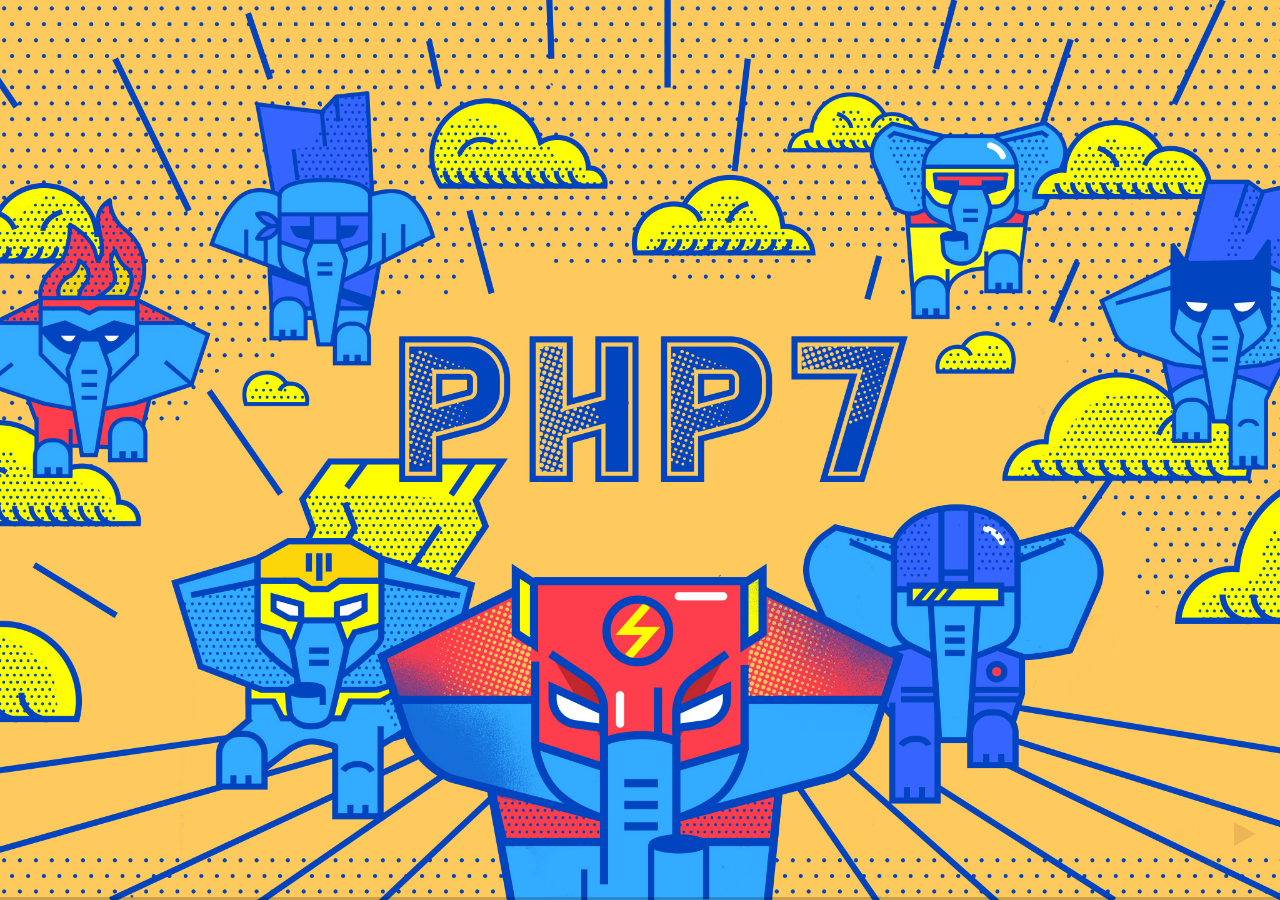
==== commit 02c302bc: "updated cover" ====
--- a/php7/index.html
+++ b/php7/index.html
@@ -41,10 +41,16 @@
 
 			<!-- Any section element inside of this container is displayed as a slide -->
 			<div class="slides">
+
+                <section data-background="images/php7_wallpaper.jpg">
+
+                </section>
+
 				<section>
 					<h1>Getting Ready<br/>for PHP 7</h1>
 					<p>
-						A talk by <a href="http://twitter.com/erikaheidi">@erikaheidi</a>
+						A talk by <a href="http://twitter.com/erikaheidi">@erikaheidi</a><br>
+                        <img style="border:0;background:none" src="images/do.png">
 					</p>
 				</section>
 
